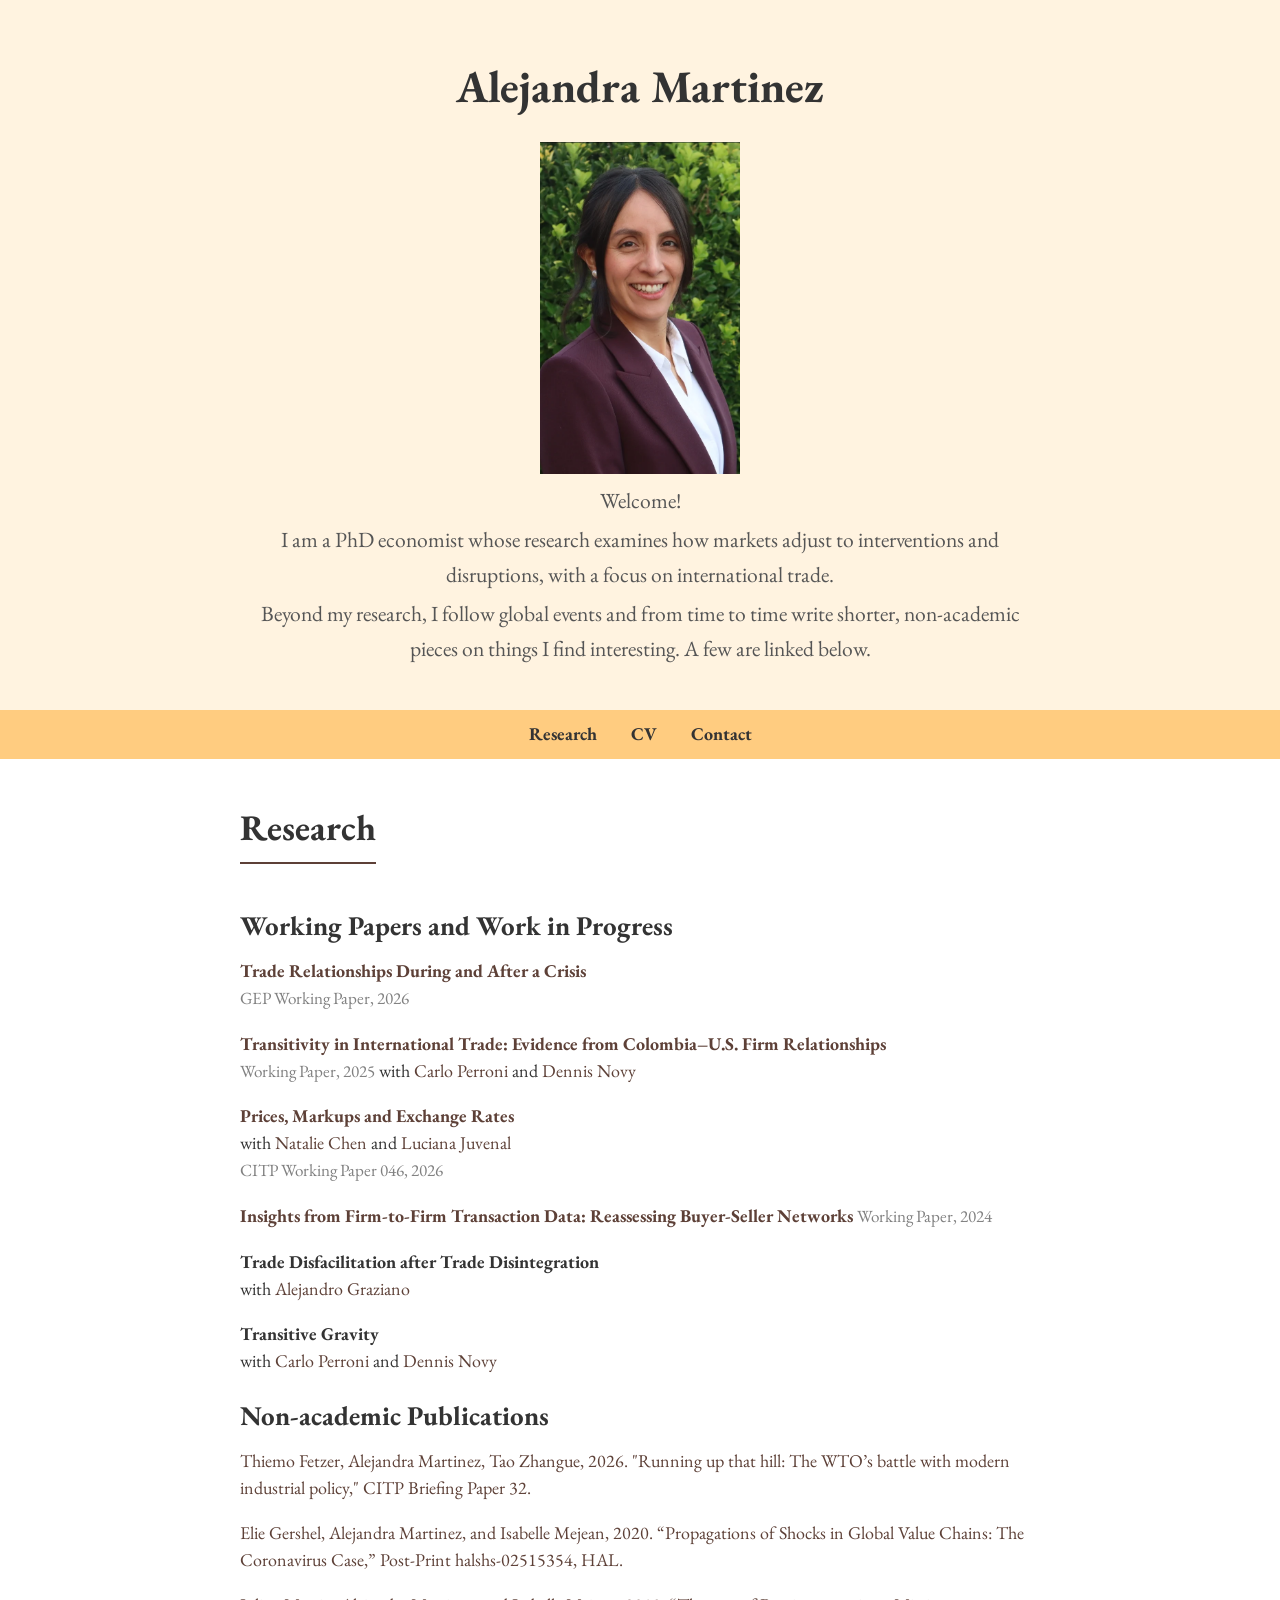
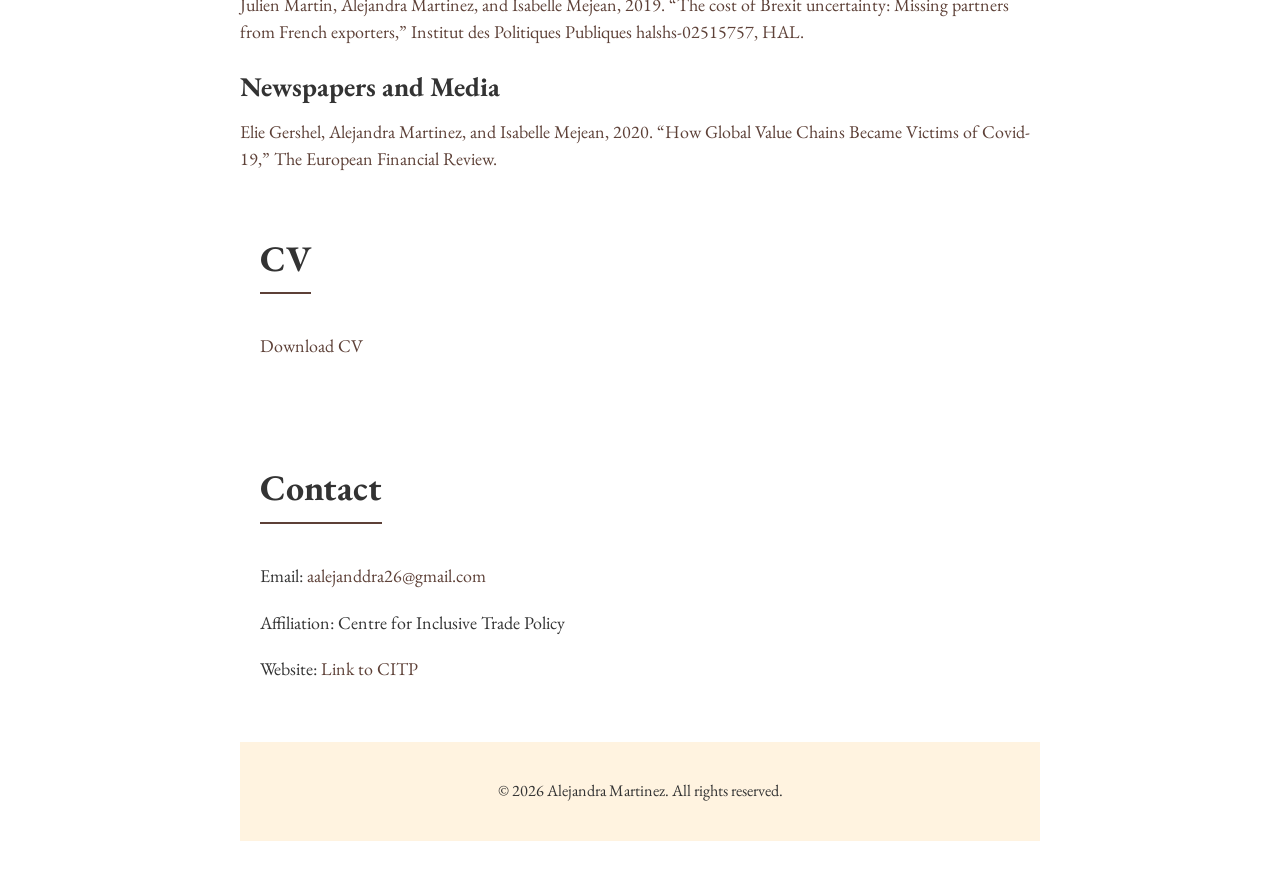
==== index.html @ f2767cef "Update paper entries in index.html Reintroduced the paper 'Insights from Firm-to-Firm Transaction Da" ====
<!DOCTYPE html>
<html lang="en">
<head>
    <meta charset="UTF-8">
    <meta name="viewport" content="width=device-width, initial-scale=1.0">
    <title>Alejandra Martinez - Personal Website</title>

    <link href="https://fonts.googleapis.com/css2?family=EB+Garamond:wght@400;700&display=swap" rel="stylesheet">

    <style>
        body {
            font-family: 'EB Garamond', serif;
            font-size: 18px;
            line-height: 1.6;
            color: #333;
            margin: 0;
            padding: 0;
            background-color: #FFFFFF;
        }

        /* Header */
        header {
            background-color: #FFF3E0;
            color: #333;
            padding: 40px 20px;
            text-align: center;
        }

        header img {
            width: 200px;
            height: auto;
            margin-top: 10px;
        }

        header h1 {
            font-size: 2.5em;
            font-weight: 700;
            margin: 10px 0;
            color: #333;
        }

        header p {
            font-size: 1.2em;
            color: #555;
            max-width: 800px;
            margin: 0 auto;
        }

        .split-line {
            display: block;
            margin-bottom: 5px;
        }

        /* Navigation Bar */
        nav {
            background-color: #FFCC80;
            padding: 10px;
            text-align: center;
        }

        nav a {
            color: #333;
            margin: 0 15px;
            text-decoration: none;
            font-weight: bold;
        }

        nav a:hover {
            color: #5D4037;
        }

        /* Sections: one shared centred column */
        .section {
            padding: 40px 20px;
            max-width: 800px;
            margin: 0 auto;
        }

        .section h2 {
            color: #333;
            font-size: 2em;
            font-weight: 700;
            border-bottom: 2px solid #5D4037;
            padding-bottom: 5px;
            display: inline-block;
            margin: 0 0 20px 0;
        }

        .research-item h3 {
            color: #333;
            font-size: 1.5em;
            font-weight: 700;
            margin: 20px 0 10px 0;
        }

        /* Paper entries */
        .paper { margin: 0 0 1em 0; line-height: 1.5; }
        .paper-title { font-weight: bold; }
        .paper-meta { color: gray; font-size: 0.95em; }

        /* Footer */
        footer {
            background-color: #FFF3E0;
            color: #333;
            padding: 20px;
            text-align: center;
            font-size: 0.9em;
        }

        /* Links */
        a {
            color: #5D4037;
            text-decoration: none;
        }

        a:hover {
            color: #333;
        }

        ul {
            list-style-type: disc;
            padding-left: 20px;
        }
    </style>
</head>
<body>

<!-- Header -->
<header>
    <h1>Alejandra Martinez</h1>
    <img src="photo_amc (1).png" alt="Photo of Alejandra Martinez">
    <p>
        <span class="split-line">Welcome!</span>
        <span class="split-line">I am a PhD economist whose research examines how markets adjust to interventions and disruptions, with a focus on international trade.</span>
        <span class="split-line">Beyond my research, I follow global events and from time to time write shorter, non-academic pieces on things I find interesting. A few are linked below.</span>
    </p>
</header>

<!-- Navigation Bar -->
<nav>
    <a href="#research">Research</a>
    <a href="#cv">CV</a>
    <a href="#contact">Contact</a>
</nav>

<!-- Research Section -->
<div id="research" class="section">
    <h2>Research</h2>
    <div class="research-item">
        <h3>Working Papers and Work in Progress</h3>

        <p class="paper">
            <a class="paper-title" href="https://www.nottingham.ac.uk/gep/news-events/news/papers/2026/2604.aspx">
                Trade Relationships During and After a Crisis</a>
            <br>
            <span class="paper-meta">GEP Working Paper, 2026</span>
        </p>

        <p class="paper">
            <a class="paper-title" href="https://arxiv.org/abs/2512.18893">
                Transitivity in International Trade: Evidence from Colombia–U.S. Firm Relationships</a>
            <br>
            <span class="paper-meta">Working Paper, 2025</span>
            with <a href="https://warwick.ac.uk/fac/soc/economics/staff/cperroni/">Carlo Perroni</a>
            and <a href="https://profiles.warwick.ac.uk/ecsfak-dennis-novy">Dennis Novy</a>
        </p>

          <p class="paper">
            <a class="paper-title" href="https://citp.ac.uk/publications/prices-markups-and-exchange-rates">
                Prices, Markups and Exchange Rates</a>
            <br>
            with <a href="https://profiles.warwick.ac.uk/ecsdaf-natalie-chen">Natalie Chen</a>
            and <a href="https://sites.google.com/site/lucianajuvenal/home">Luciana Juvenal</a>
            <br>
            <span class="paper-meta">CITP Working Paper 046, 2026</span>
        </p>

        <p class="paper">
            <a class="paper-title" href="Reassesing_Firm-to-firm_Martinez.pdf">
                Insights from Firm-to-Firm Transaction Data: Reassessing Buyer-Seller Networks</a>
             <span class="paper-meta">Working Paper, 2024</span>
        </p>

        <p class="paper">
            <span class="paper-title">Trade Disfacilitation after Trade Disintegration</span>
            <br>
            with <a href="https://sites.google.com/view/alejandrograziano">Alejandro Graziano</a>
        </p>

        <p class="paper">
            <span class="paper-title">Transitive Gravity</span>
            <br>
            with <a href="https://warwick.ac.uk/fac/soc/economics/staff/cperroni/">Carlo Perroni</a>
            and <a href="https://profiles.warwick.ac.uk/ecsfak-dennis-novy">Dennis Novy</a>
        </p>
   

    <div class="research-item">
        <h3>Non-academic Publications</h3>

        <p class="paper">
            <a href="https://citp.ac.uk/publications/running-up-that-hill-the-wtos-battle-with-modern-industrial-policy">
                Thiemo Fetzer, Alejandra Martinez, Tao Zhangue, 2026. "Running up that hill: The WTO’s battle with modern industrial policy," CITP Briefing Paper 32.</a>
        </p>

        <p class="paper">
            <a href="https://www.ipp.eu/en/publication/the-spread-of-shocks-through-international-value-chains-the-case-of-the-coronavirus/">
                Elie Gershel, Alejandra Martinez, and Isabelle Mejean, 2020. “Propagations of Shocks in Global Value Chains: The Coronavirus Case,” Post-Print halshs-02515354, HAL.</a>
        </p>

        <p class="paper">
            <a href="https://www.ipp.eu/en/publication/the-cost-of-brexit-related-uncertainty-fewer-customers-for-french-exporters/">
                Julien Martin, Alejandra Martinez, and Isabelle Mejean, 2019. “The cost of Brexit uncertainty: Missing partners from French exporters,” Institut des Politiques Publiques halshs-02515757, HAL.</a>
        </p>

        <h3>Newspapers and Media</h3>

        <p class="paper">
            <a href="https://www.europeanfinancialreview.com/how-global-value-chains-became-victims-of-covid-19/">
                Elie Gershel, Alejandra Martinez, and Isabelle Mejean, 2020. “How Global Value Chains Became Victims of Covid-19,” The European Financial Review.</a>
        </p>

</div>
</div>
    
<!-- CV Section -->
<div id="cv" class="section">
    <h2>CV</h2>
    <p><a href="Academic_CV.pdf" download>Download CV</a></p>
</div>

<!-- Contact Section -->
<div id="contact" class="section">
    <h2>Contact</h2>
    <p>Email: <a href="mailto:aalejanddra26@gmail.com">aalejanddra26@gmail.com</a></p>
    <p>Affiliation: Centre for Inclusive Trade Policy</p>
    <p>Website: <a href="https://citp.ac.uk/people/alejandra-martinez" target="_blank">Link to CITP</a></p>
</div>

<!-- Footer -->
<footer>
    <p>&copy; 2026 Alejandra Martinez. All rights reserved.</p>
</footer>

</body>
</html>
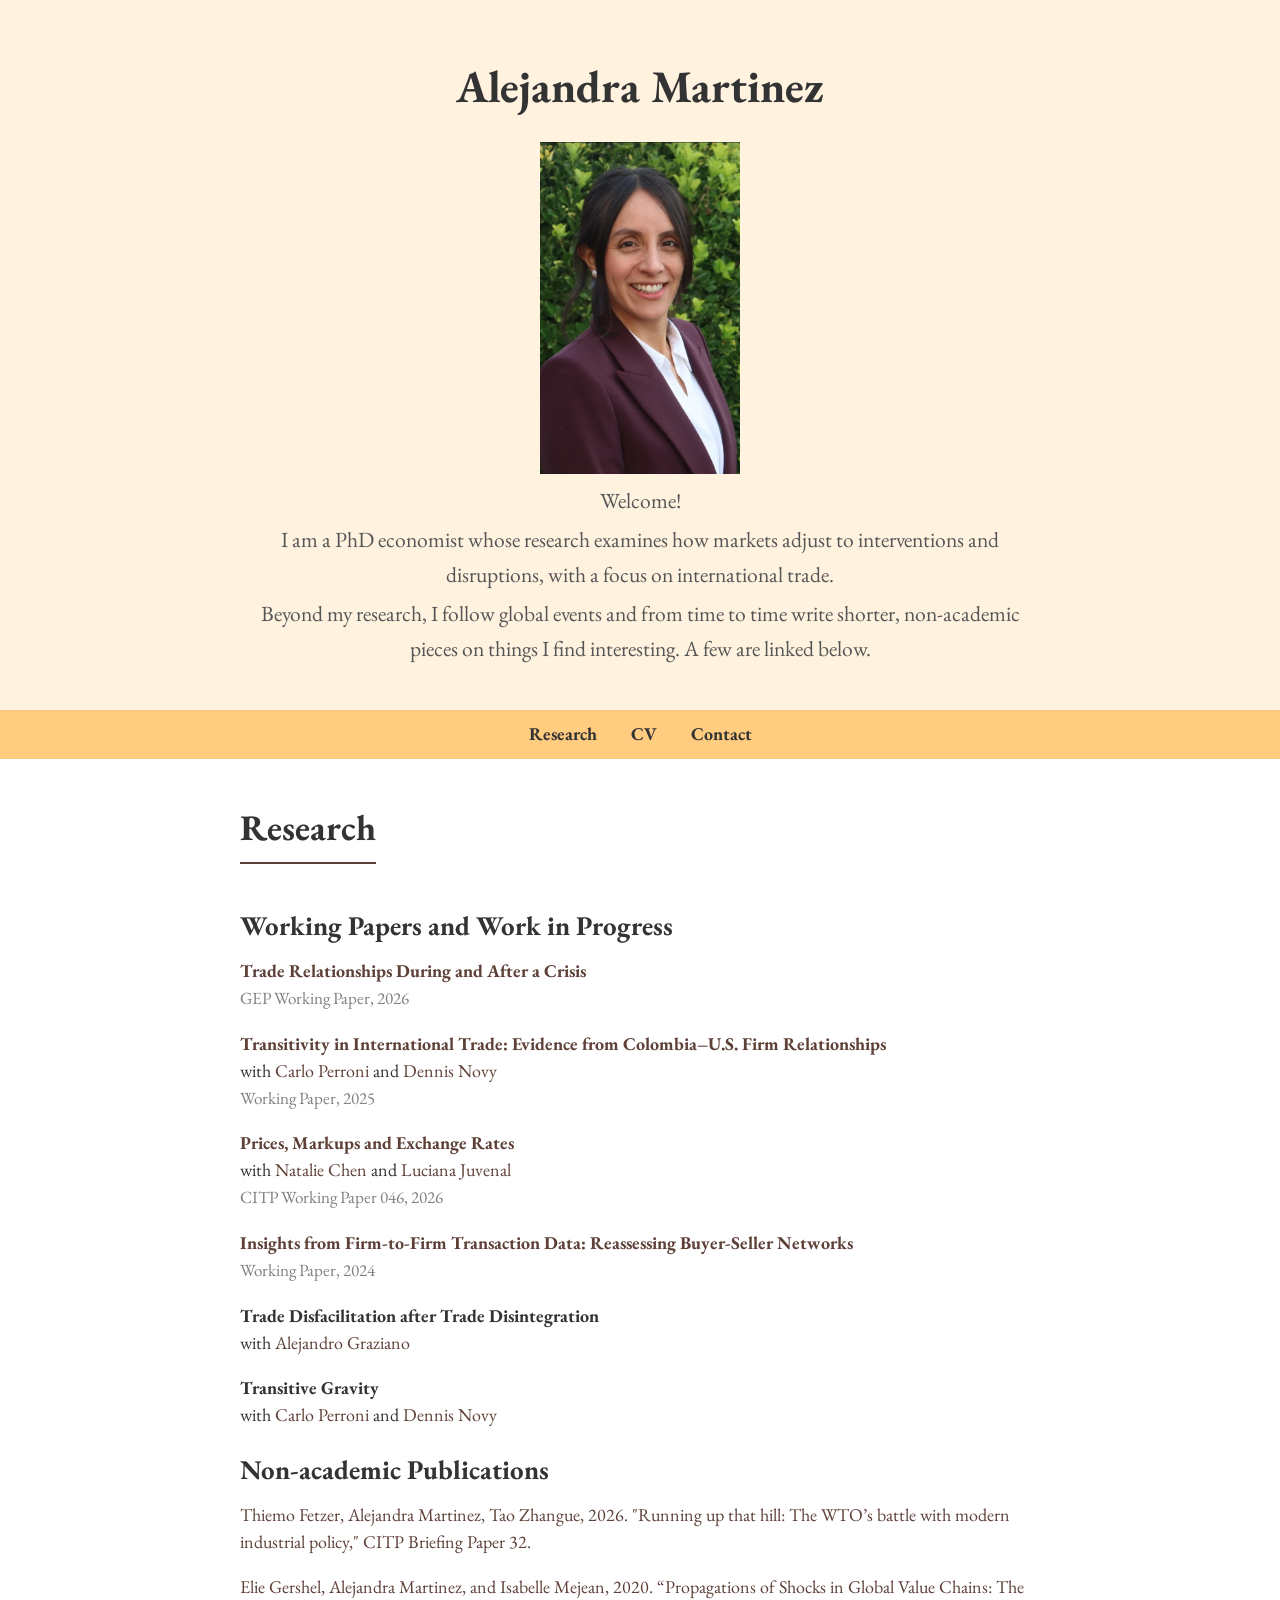
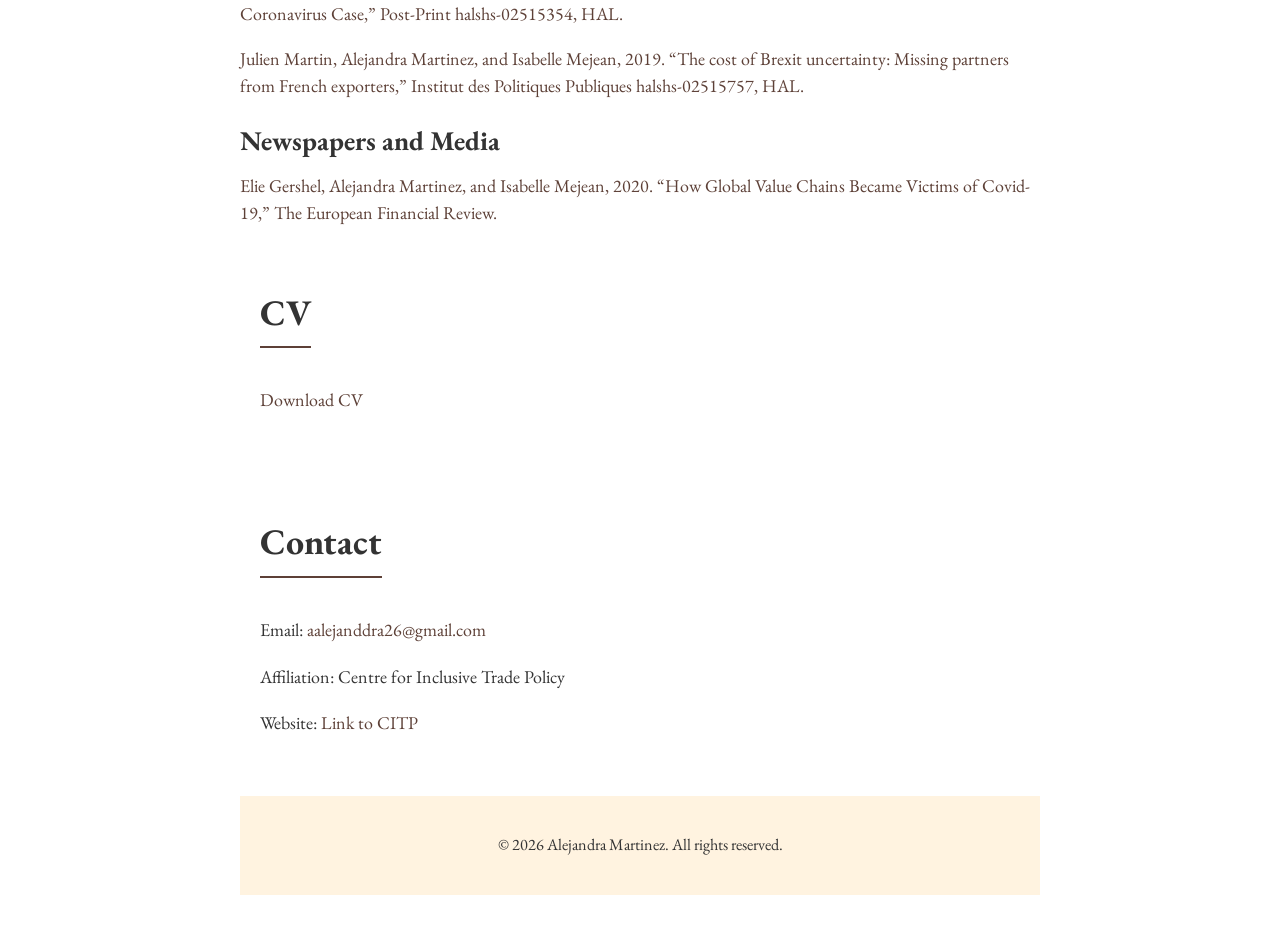
==== commit f81c0a61: "Add missing 'Working Paper' span for a paper" ====
--- a/index.html
+++ b/index.html
@@ -160,9 +160,11 @@
             <a class="paper-title" href="https://arxiv.org/abs/2512.18893">
                 Transitivity in International Trade: Evidence from Colombia–U.S. Firm Relationships</a>
             <br>
-            <span class="paper-meta">Working Paper, 2025</span>
             with <a href="https://warwick.ac.uk/fac/soc/economics/staff/cperroni/">Carlo Perroni</a>
             and <a href="https://profiles.warwick.ac.uk/ecsfak-dennis-novy">Dennis Novy</a>
+            <br>
+            <span class="paper-meta">Working Paper, 2025</span>
+           
         </p>
 
           <p class="paper">
@@ -178,6 +180,7 @@
         <p class="paper">
             <a class="paper-title" href="Reassesing_Firm-to-firm_Martinez.pdf">
                 Insights from Firm-to-Firm Transaction Data: Reassessing Buyer-Seller Networks</a>
+              <br>
              <span class="paper-meta">Working Paper, 2024</span>
         </p>
 
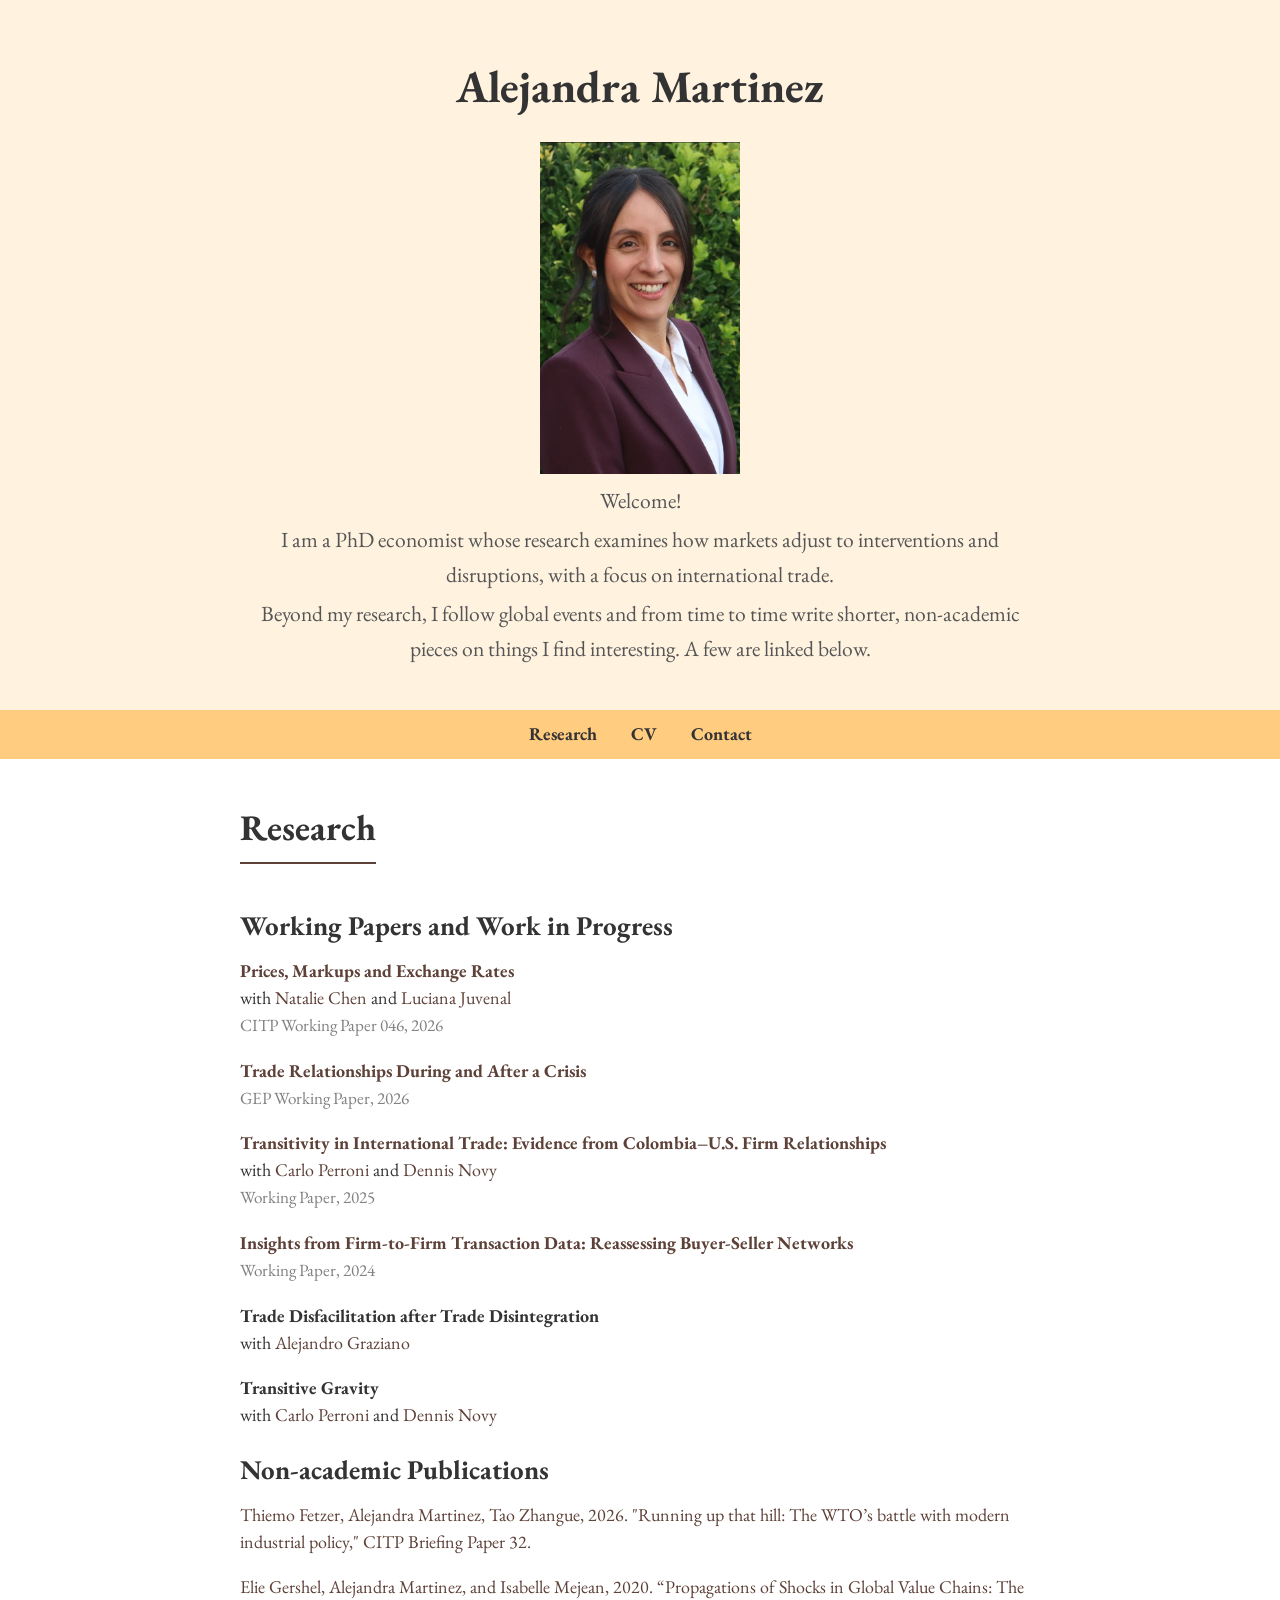
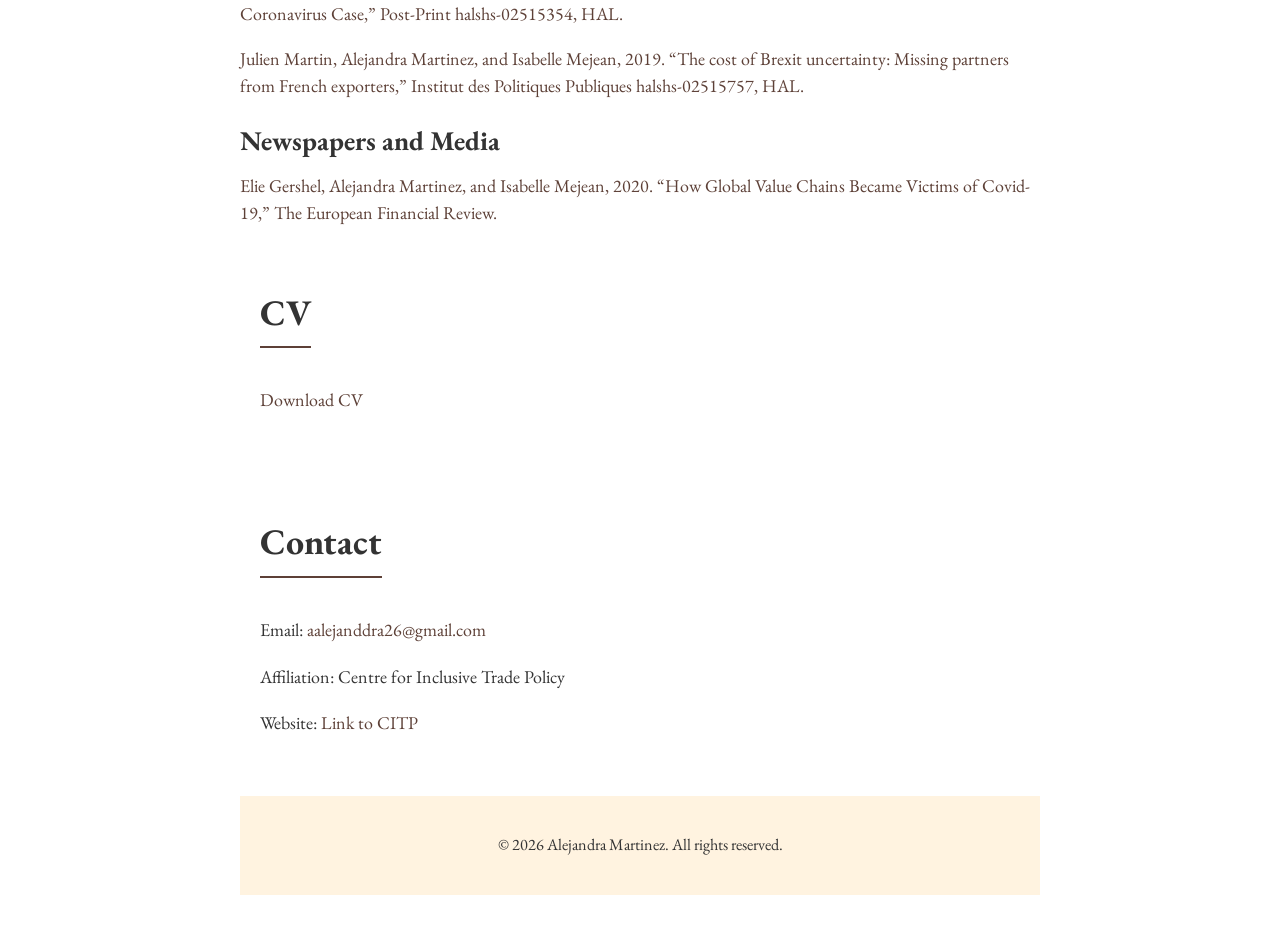
==== commit 630f88b1: "Update research papers section in index.html Added a new working paper entry and removed a duplicate" ====
--- a/index.html
+++ b/index.html
@@ -149,16 +149,27 @@
     <div class="research-item">
         <h3>Working Papers and Work in Progress</h3>
 
+        
+          <p class="paper">
+            <a class="paper-title" href="https://citp.ac.uk/publications/prices-markups-and-exchange-rates">
+             Prices, Markups and Exchange Rates</a>
+            <br>
+            with <a href="https://profiles.warwick.ac.uk/ecsdaf-natalie-chen">Natalie Chen</a>
+            and <a href="https://sites.google.com/site/lucianajuvenal/home">Luciana Juvenal</a>
+            <br>
+            <span class="paper-meta">CITP Working Paper 046, 2026</span>
+        </p>
+
         <p class="paper">
             <a class="paper-title" href="https://www.nottingham.ac.uk/gep/news-events/news/papers/2026/2604.aspx">
-                Trade Relationships During and After a Crisis</a>
+            Trade Relationships During and After a Crisis</a>
             <br>
             <span class="paper-meta">GEP Working Paper, 2026</span>
         </p>
 
         <p class="paper">
             <a class="paper-title" href="https://arxiv.org/abs/2512.18893">
-                Transitivity in International Trade: Evidence from Colombia–U.S. Firm Relationships</a>
+            Transitivity in International Trade: Evidence from Colombia–U.S. Firm Relationships</a>
             <br>
             with <a href="https://warwick.ac.uk/fac/soc/economics/staff/cperroni/">Carlo Perroni</a>
             and <a href="https://profiles.warwick.ac.uk/ecsfak-dennis-novy">Dennis Novy</a>
@@ -167,19 +178,10 @@
            
         </p>
 
-          <p class="paper">
-            <a class="paper-title" href="https://citp.ac.uk/publications/prices-markups-and-exchange-rates">
-                Prices, Markups and Exchange Rates</a>
-            <br>
-            with <a href="https://profiles.warwick.ac.uk/ecsdaf-natalie-chen">Natalie Chen</a>
-            and <a href="https://sites.google.com/site/lucianajuvenal/home">Luciana Juvenal</a>
-            <br>
-            <span class="paper-meta">CITP Working Paper 046, 2026</span>
-        </p>
 
         <p class="paper">
             <a class="paper-title" href="Reassesing_Firm-to-firm_Martinez.pdf">
-                Insights from Firm-to-Firm Transaction Data: Reassessing Buyer-Seller Networks</a>
+             Insights from Firm-to-Firm Transaction Data: Reassessing Buyer-Seller Networks</a>
               <br>
              <span class="paper-meta">Working Paper, 2024</span>
         </p>
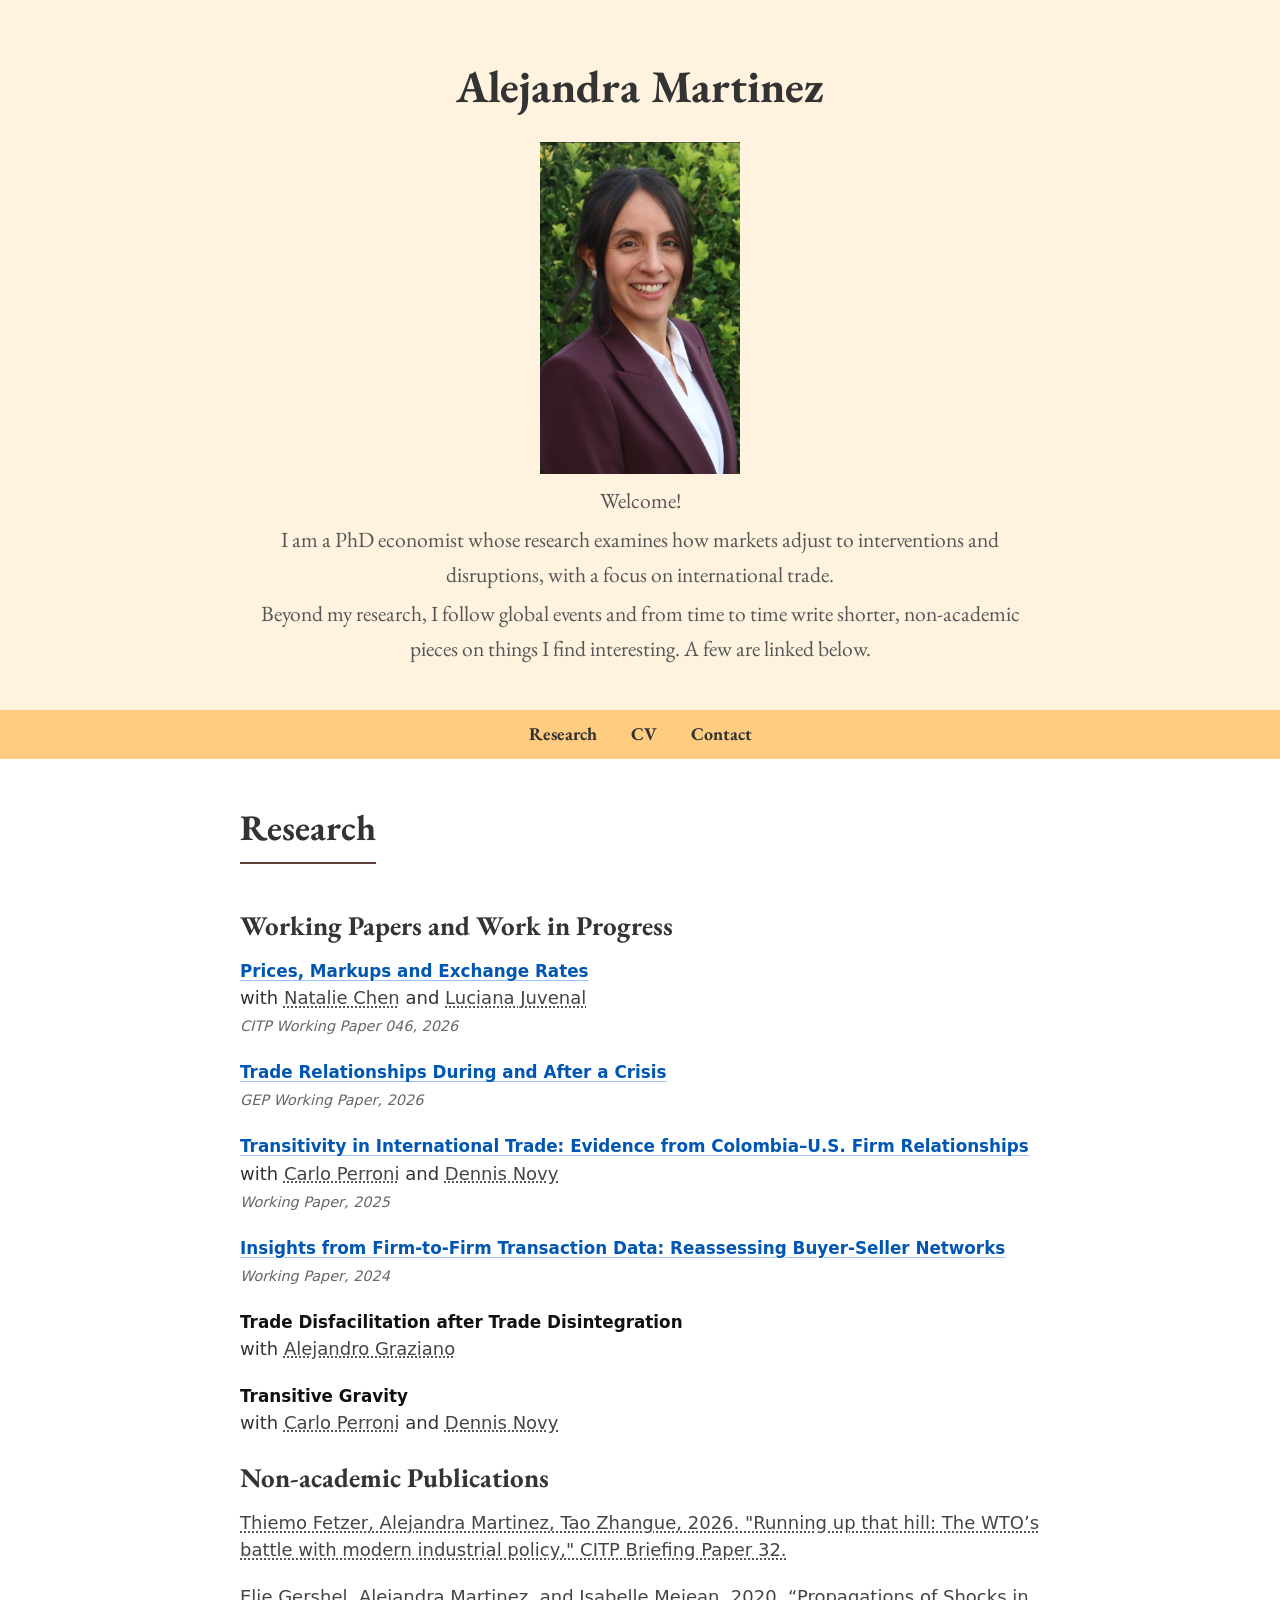
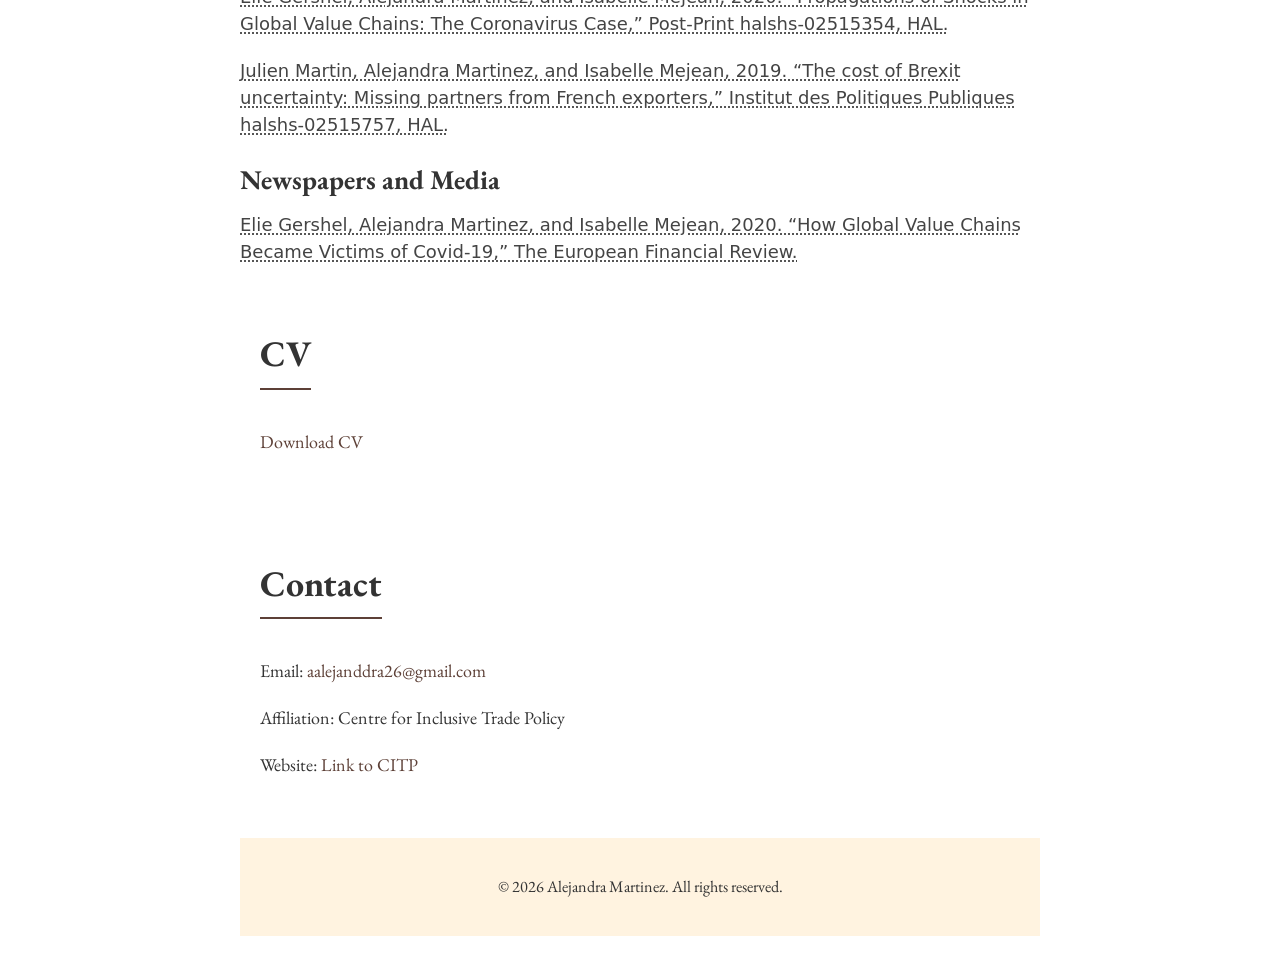
==== commit 0c79b147: "Enhance styling for paper titles and update entries Added new styles for paper titles and links, inc" ====
--- a/index.html
+++ b/index.html
@@ -97,6 +97,61 @@
         .paper { margin: 0 0 1em 0; line-height: 1.5; }
         .paper-title { font-weight: bold; }
         .paper-meta { color: gray; font-size: 0.95em; }
+
+
+     .paper {
+    font-family: system-ui, -apple-system, sans-serif;
+    line-height: 1.5;
+    margin-bottom: 1.25rem;
+    color: #333333;
+  }
+
+  /* Shared styling for all paper titles */
+  .paper-title {
+    font-weight: 600;
+    font-size: 1.05rem;
+  }
+
+  /* CLICKABLE paper titles (<a> tags) */
+  a.paper-title {
+    color: #0056b3; /* Distinct academic blue */
+    text-decoration: underline;
+    text-decoration-color: #99c2ff;
+    text-underline-offset: 3px;
+    transition: all 0.2s ease;
+  }
+
+  a.paper-title:hover {
+    color: #003d82;
+    background-color: #eef5ff; /* Subtle highlight on hover */
+    text-decoration-color: #003d82;
+  }
+
+  /* NON-CLICKABLE paper titles (<span> tags) */
+  span.paper-title {
+    color: #111111; /* Solid dark text, no underline */
+    text-decoration: none;
+  }
+
+  /* Co-author links */
+  .paper a:not(.paper-title) {
+    color: #444444;
+    text-decoration: underline;
+    text-decoration-style: dotted;
+    text-underline-offset: 2px;
+  }
+
+  .paper a:not(.paper-title):hover {
+    color: #0056b3;
+    text-decoration-style: solid;
+  }   
+
+/* Publication / Working Paper details */
+  .paper-meta {
+    font-size: 0.9rem;
+    color: #666666;
+    font-style: italic;
+  }
 
         /* Footer */
         footer {
@@ -150,54 +205,37 @@
         <h3>Working Papers and Work in Progress</h3>
 
         
-          <p class="paper">
-            <a class="paper-title" href="https://citp.ac.uk/publications/prices-markups-and-exchange-rates">
-             Prices, Markups and Exchange Rates</a>
-            <br>
-            with <a href="https://profiles.warwick.ac.uk/ecsdaf-natalie-chen">Natalie Chen</a>
-            and <a href="https://sites.google.com/site/lucianajuvenal/home">Luciana Juvenal</a>
-            <br>
-            <span class="paper-meta">CITP Working Paper 046, 2026</span>
-        </p>
-
-        <p class="paper">
-            <a class="paper-title" href="https://www.nottingham.ac.uk/gep/news-events/news/papers/2026/2604.aspx">
-            Trade Relationships During and After a Crisis</a>
-            <br>
-            <span class="paper-meta">GEP Working Paper, 2026</span>
-        </p>
-
-        <p class="paper">
-            <a class="paper-title" href="https://arxiv.org/abs/2512.18893">
-            Transitivity in International Trade: Evidence from Colombia–U.S. Firm Relationships</a>
-            <br>
-            with <a href="https://warwick.ac.uk/fac/soc/economics/staff/cperroni/">Carlo Perroni</a>
-            and <a href="https://profiles.warwick.ac.uk/ecsfak-dennis-novy">Dennis Novy</a>
-            <br>
-            <span class="paper-meta">Working Paper, 2025</span>
-           
-        </p>
-
-
-        <p class="paper">
-            <a class="paper-title" href="Reassesing_Firm-to-firm_Martinez.pdf">
-             Insights from Firm-to-Firm Transaction Data: Reassessing Buyer-Seller Networks</a>
-              <br>
-             <span class="paper-meta">Working Paper, 2024</span>
-        </p>
-
-        <p class="paper">
-            <span class="paper-title">Trade Disfacilitation after Trade Disintegration</span>
-            <br>
-            with <a href="https://sites.google.com/view/alejandrograziano">Alejandro Graziano</a>
-        </p>
-
-        <p class="paper">
-            <span class="paper-title">Transitive Gravity</span>
-            <br>
-            with <a href="https://warwick.ac.uk/fac/soc/economics/staff/cperroni/">Carlo Perroni</a>
-            and <a href="https://profiles.warwick.ac.uk/ecsfak-dennis-novy">Dennis Novy</a>
-        </p>
+<p class="paper">
+  <a class="paper-title" href="https://citp.ac.uk/publications/prices-markups-and-exchange-rates">Prices, Markups and Exchange Rates</a> <br>
+  with <a href="https://profiles.warwick.ac.uk/ecsdaf-natalie-chen">Natalie Chen</a> and <a href="https://sites.google.com/site/lucianajuvenal/home">Luciana Juvenal</a> <br>
+  <span class="paper-meta">CITP Working Paper 046, 2026</span>
+</p>
+
+<p class="paper">
+  <a class="paper-title" href="https://www.nottingham.ac.uk/gep/news-events/news/papers/2026/2604.aspx">Trade Relationships During and After a Crisis</a> <br>
+  <span class="paper-meta">GEP Working Paper, 2026</span>
+</p>
+
+<p class="paper">
+  <a class="paper-title" href="https://arxiv.org/abs/2512.18893">Transitivity in International Trade: Evidence from Colombia–U.S. Firm Relationships</a> <br>
+  with <a href="https://warwick.ac.uk/fac/soc/economics/staff/cperroni/">Carlo Perroni</a> and <a href="https://profiles.warwick.ac.uk/ecsfak-dennis-novy">Dennis Novy</a> <br>
+  <span class="paper-meta">Working Paper, 2025</span>
+</p>
+
+<p class="paper">
+  <a class="paper-title" href="Reassesing_Firm-to-firm_Martinez.pdf">Insights from Firm-to-Firm Transaction Data: Reassessing Buyer-Seller Networks</a> <br>
+  <span class="paper-meta">Working Paper, 2024</span>
+</p>
+
+<p class="paper">
+  <span class="paper-title">Trade Disfacilitation after Trade Disintegration</span> <br>
+  with <a href="https://sites.google.com/view/alejandrograziano">Alejandro Graziano</a>
+</p>
+
+<p class="paper">
+  <span class="paper-title">Transitive Gravity</span> <br>
+  with <a href="https://warwick.ac.uk/fac/soc/economics/staff/cperroni/">Carlo Perroni</a> and <a href="https://profiles.warwick.ac.uk/ecsfak-dennis-novy">Dennis Novy</a>
+</p>
    
 
     <div class="research-item">
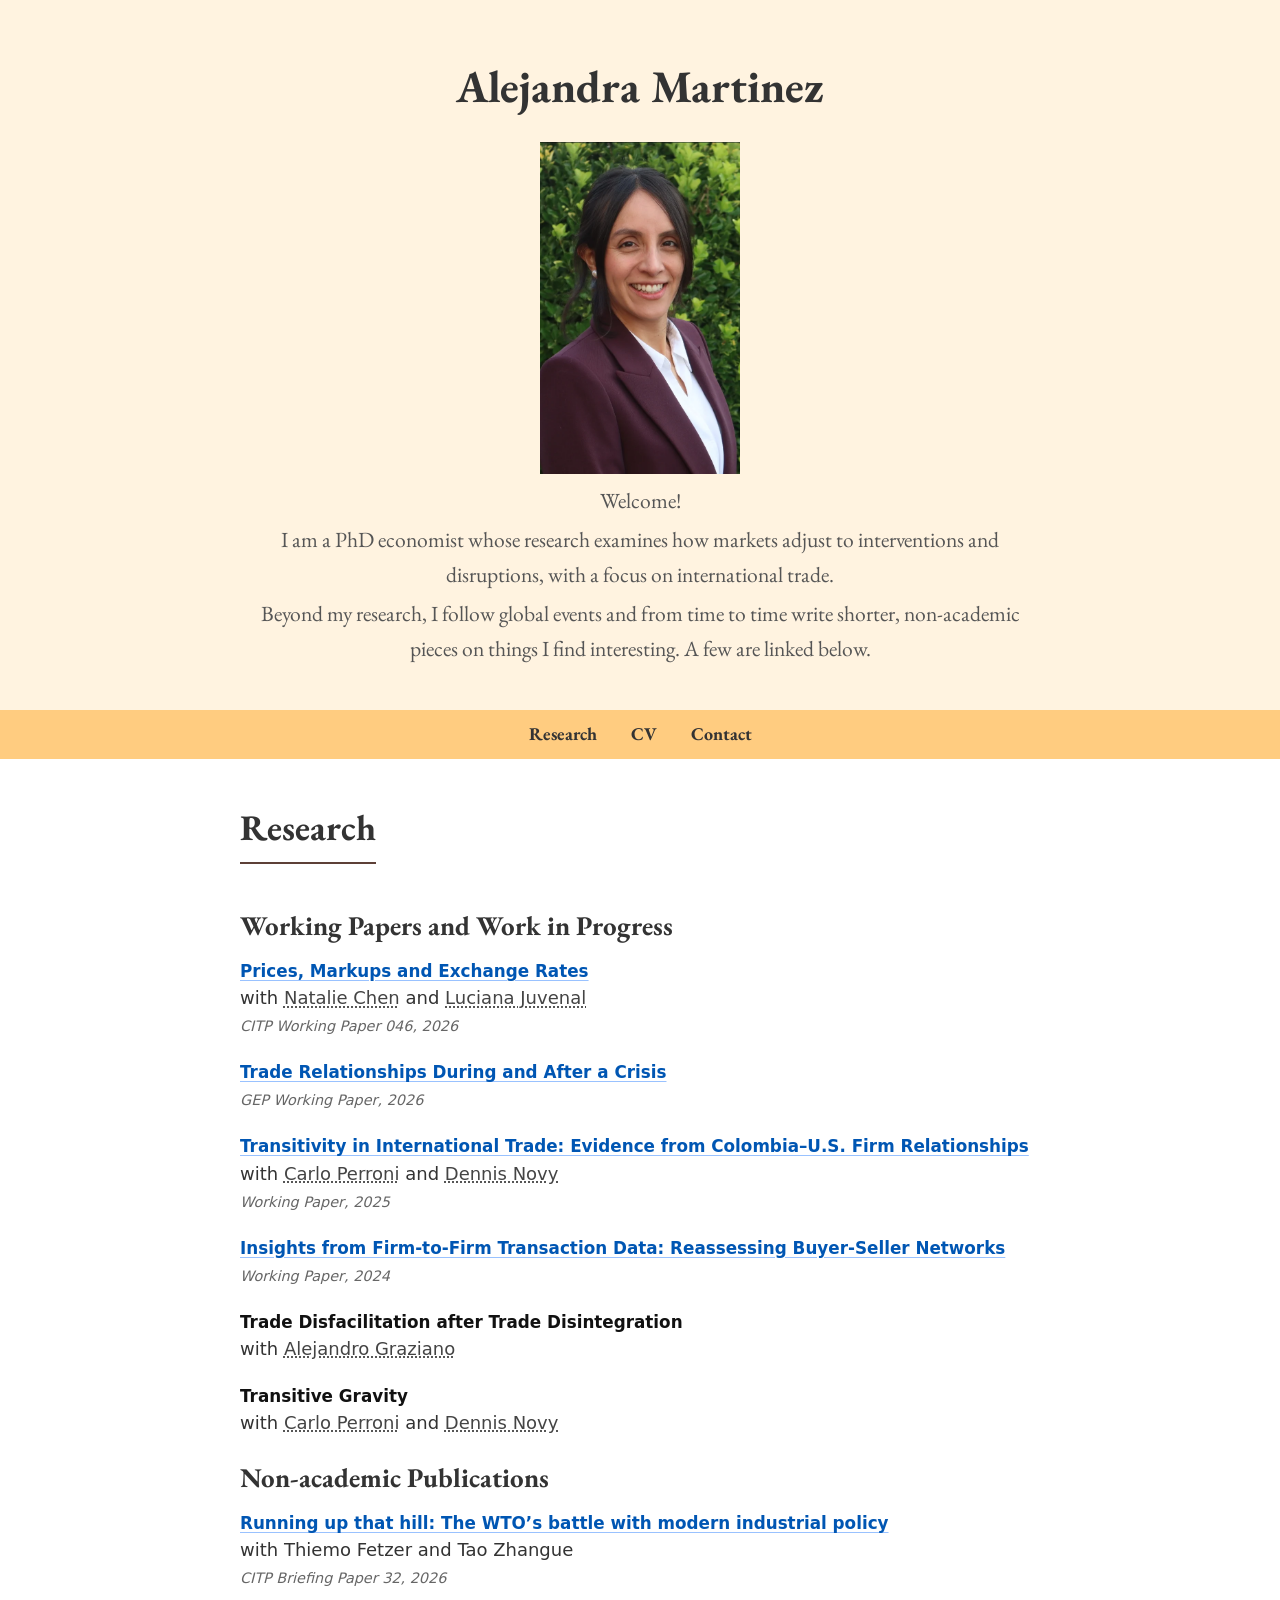
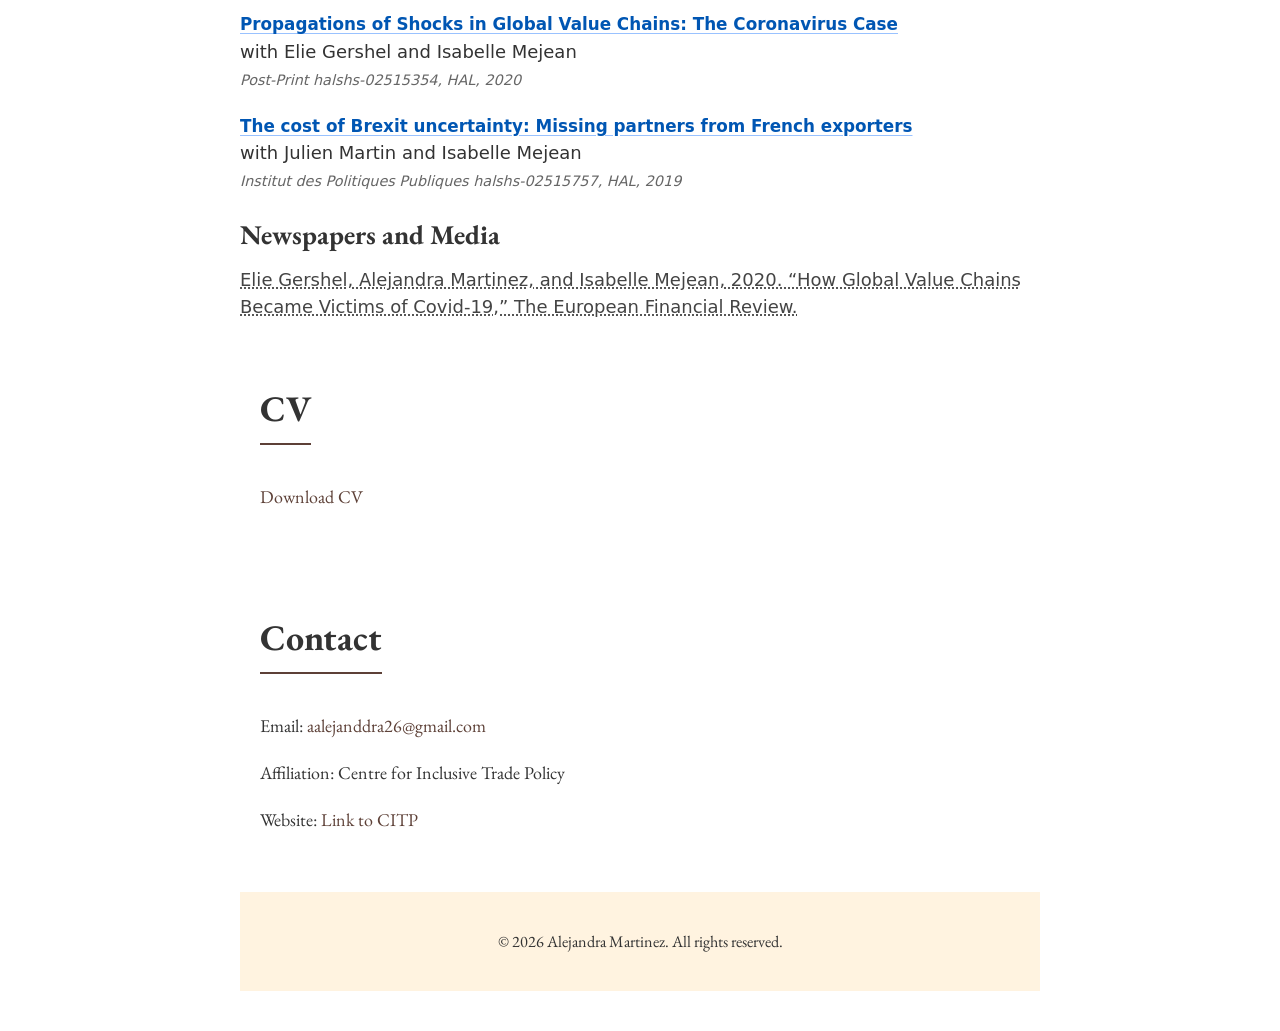
==== commit 3c294352: "Revise publication entries with authors and details Updated publication entries to include authors a" ====
--- a/index.html
+++ b/index.html
@@ -241,20 +241,23 @@
     <div class="research-item">
         <h3>Non-academic Publications</h3>
 
-        <p class="paper">
-            <a href="https://citp.ac.uk/publications/running-up-that-hill-the-wtos-battle-with-modern-industrial-policy">
-                Thiemo Fetzer, Alejandra Martinez, Tao Zhangue, 2026. "Running up that hill: The WTO’s battle with modern industrial policy," CITP Briefing Paper 32.</a>
-        </p>
-
-        <p class="paper">
-            <a href="https://www.ipp.eu/en/publication/the-spread-of-shocks-through-international-value-chains-the-case-of-the-coronavirus/">
-                Elie Gershel, Alejandra Martinez, and Isabelle Mejean, 2020. “Propagations of Shocks in Global Value Chains: The Coronavirus Case,” Post-Print halshs-02515354, HAL.</a>
-        </p>
-
-        <p class="paper">
-            <a href="https://www.ipp.eu/en/publication/the-cost-of-brexit-related-uncertainty-fewer-customers-for-french-exporters/">
-                Julien Martin, Alejandra Martinez, and Isabelle Mejean, 2019. “The cost of Brexit uncertainty: Missing partners from French exporters,” Institut des Politiques Publiques halshs-02515757, HAL.</a>
-        </p>
+<p class="paper">
+  <a class="paper-title" href="https://citp.ac.uk/publications/running-up-that-hill-the-wtos-battle-with-modern-industrial-policy">Running up that hill: The WTO’s battle with modern industrial policy</a> <br>
+  with Thiemo Fetzer and Tao Zhangue <br>
+  <span class="paper-meta">CITP Briefing Paper 32, 2026</span>
+</p>
+
+<p class="paper">
+  <a class="paper-title" href="https://www.ipp.eu/en/publication/the-spread-of-shocks-through-international-value-chains-the-case-of-the-coronavirus/">Propagations of Shocks in Global Value Chains: The Coronavirus Case</a> <br>
+  with Elie Gershel and Isabelle Mejean <br>
+  <span class="paper-meta">Post-Print halshs-02515354, HAL, 2020</span>
+</p>
+
+<p class="paper">
+  <a class="paper-title" href="https://www.ipp.eu/en/publication/the-cost-of-brexit-related-uncertainty-fewer-customers-for-french-exporters/">The cost of Brexit uncertainty: Missing partners from French exporters</a> <br>
+  with Julien Martin and Isabelle Mejean <br>
+  <span class="paper-meta">Institut des Politiques Publiques halshs-02515757, HAL, 2019</span>
+</p>
 
         <h3>Newspapers and Media</h3>
 
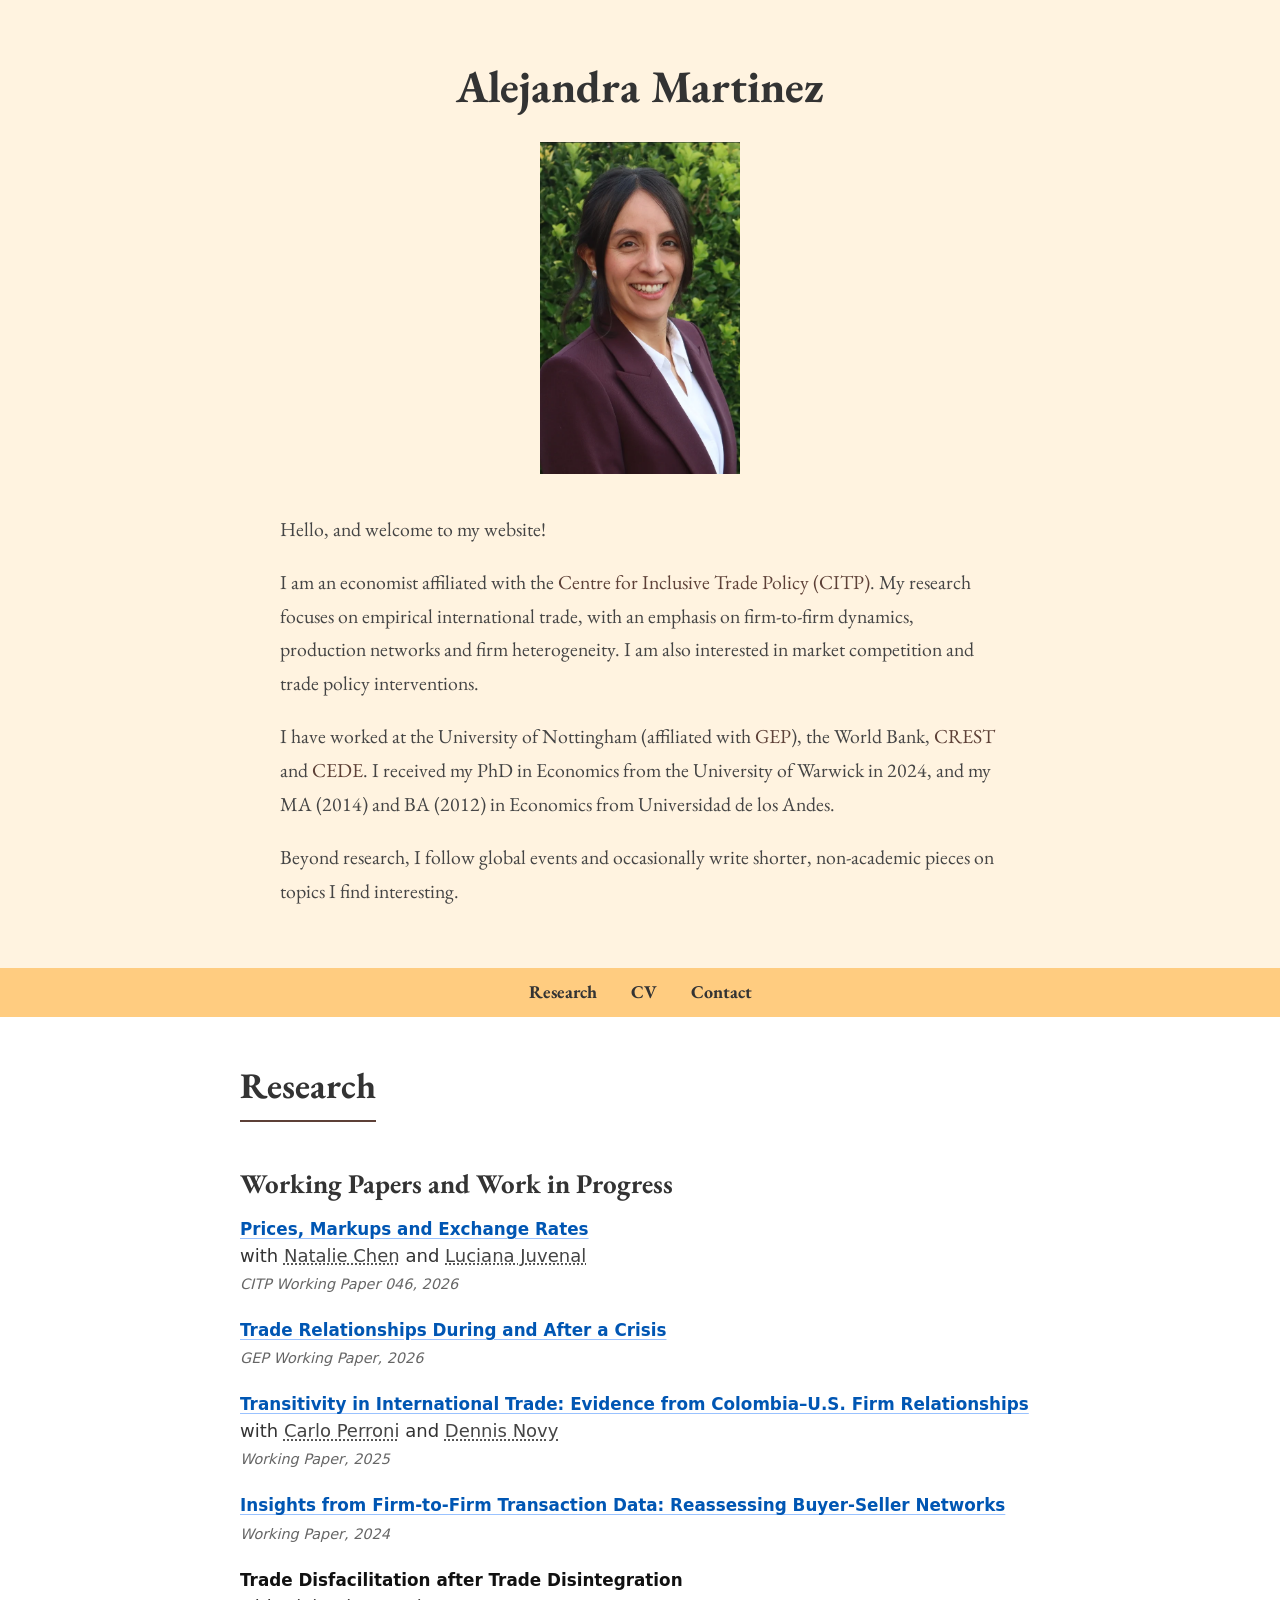
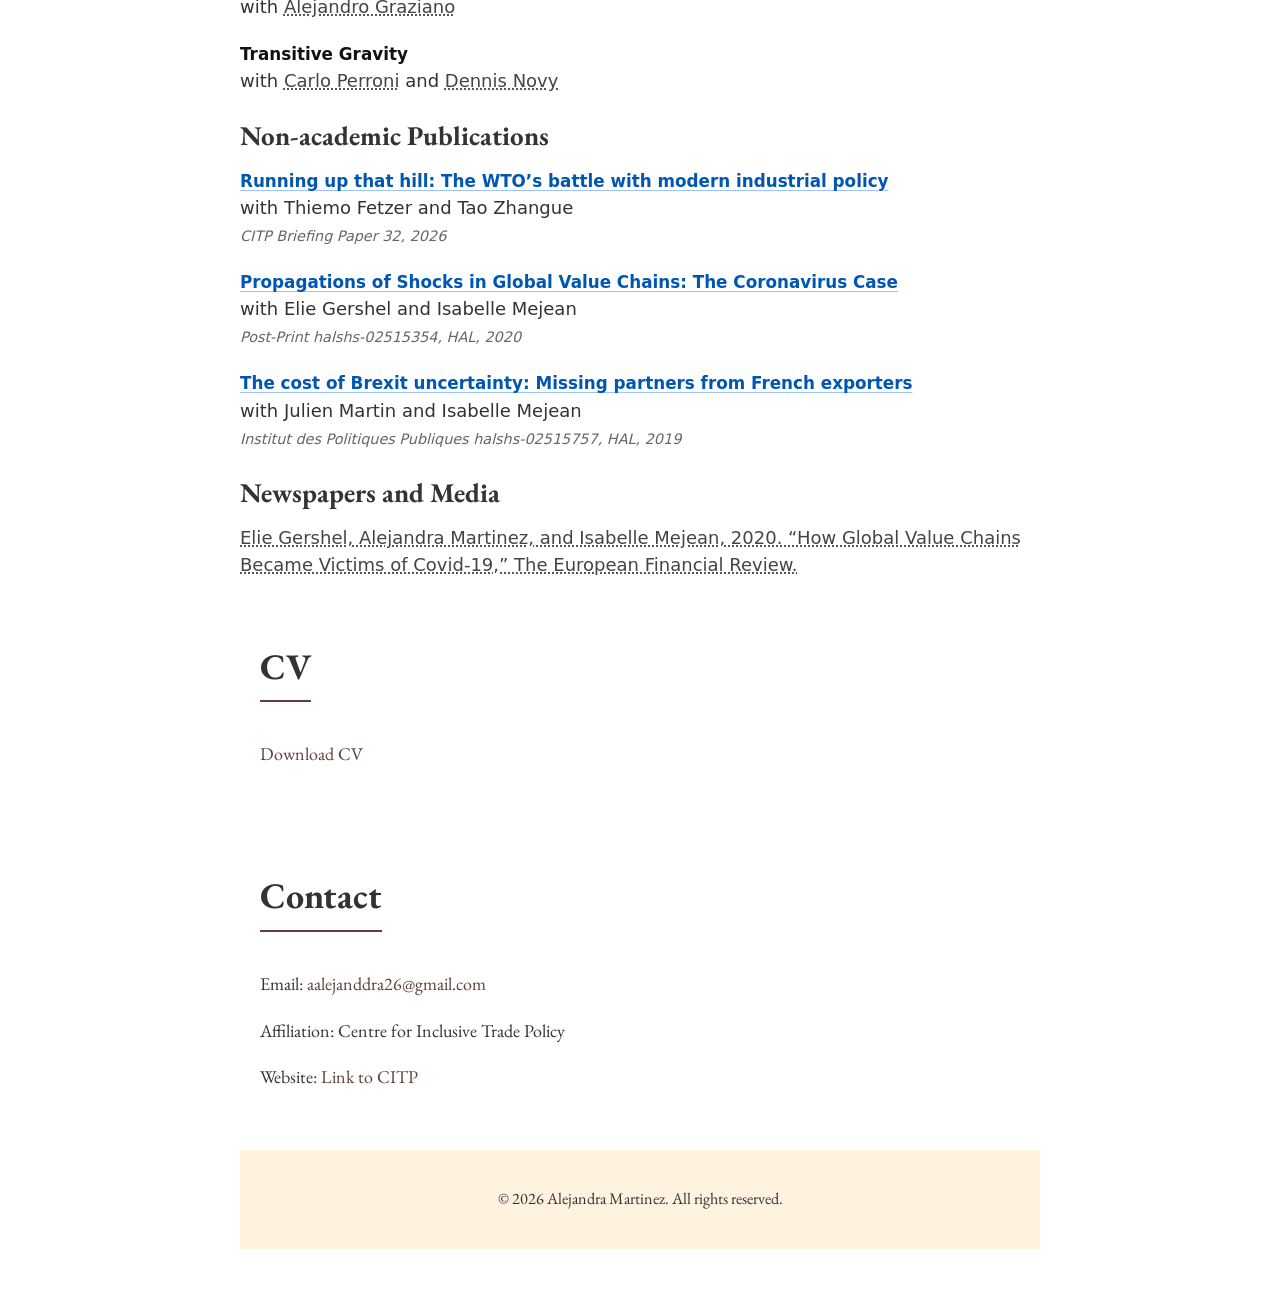
==== commit 68125639: "Revise header content with new introduction Updated the header section to include a new introduction" ====
--- a/index.html
+++ b/index.html
@@ -39,11 +39,17 @@
             color: #333;
         }
 
-        header p {
-            font-size: 1.2em;
-            color: #555;
-            max-width: 800px;
-            margin: 0 auto;
+        .intro {
+            max-width: 720px;
+            margin: 30px auto 0;
+            text-align: left;
+        }
+
+        .intro p {
+            font-size: 1.1em;
+            color: #444;
+            line-height: 1.7;
+            margin: 0 0 1em;
         }
 
         .split-line {
@@ -184,11 +190,12 @@
 <header>
     <h1>Alejandra Martinez</h1>
     <img src="photo_amc (1).png" alt="Photo of Alejandra Martinez">
-    <p>
-        <span class="split-line">Welcome!</span>
-        <span class="split-line">I am a PhD economist whose research examines how markets adjust to interventions and disruptions, with a focus on international trade.</span>
-        <span class="split-line">Beyond my research, I follow global events and from time to time write shorter, non-academic pieces on things I find interesting. A few are linked below.</span>
-    </p>
+    <div class="intro">
+            <p>Hello, and welcome to my website!</p>
+            <p>I am an economist affiliated with the <a href="https://citp.ac.uk/">Centre for Inclusive Trade Policy (CITP)</a>. My research focuses on empirical international trade, with an emphasis on firm-to-firm dynamics, production networks and firm heterogeneity. I am also interested in market competition and trade policy interventions.</p>
+            <p>I have worked at the University of Nottingham (affiliated with <a href="https://www.nottingham.ac.uk/gep/">GEP</a>), the World Bank, <a href="https://crest.science/">CREST</a> and <a href="https://economia.uniandes.edu.co/cede">CEDE</a>. I received my PhD in Economics from the University of Warwick in 2024, and my MA (2014) and BA (2012) in Economics from Universidad de los Andes.</p>
+            <p>Beyond research, I follow global events and occasionally write shorter, non-academic pieces on topics I find interesting.</p>
+        </div>
 </header>
 
 <!-- Navigation Bar -->
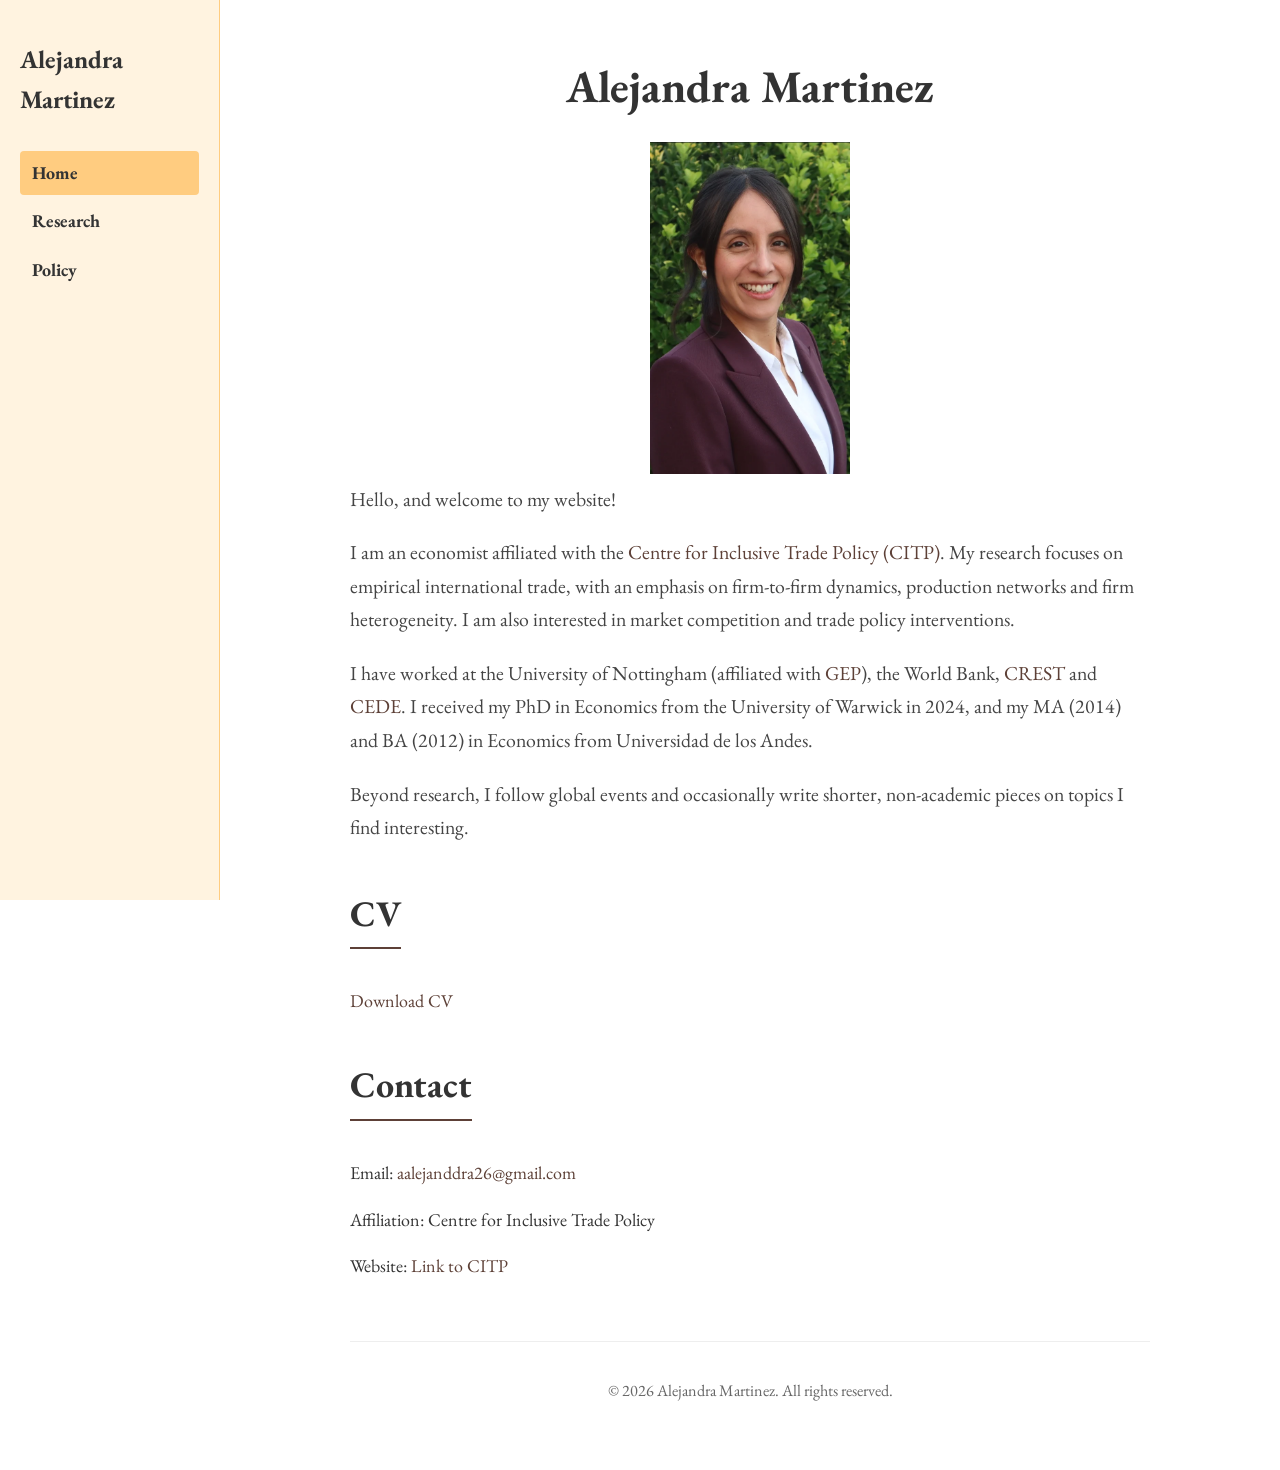
==== commit c9aacc81: "update format of entire website" ====
--- a/index.html
+++ b/index.html
@@ -4,298 +4,51 @@
     <meta charset="UTF-8">
     <meta name="viewport" content="width=device-width, initial-scale=1.0">
     <title>Alejandra Martinez - Personal Website</title>
-
     <link href="https://fonts.googleapis.com/css2?family=EB+Garamond:wght@400;700&display=swap" rel="stylesheet">
-
-    <style>
-        body {
-            font-family: 'EB Garamond', serif;
-            font-size: 18px;
-            line-height: 1.6;
-            color: #333;
-            margin: 0;
-            padding: 0;
-            background-color: #FFFFFF;
-        }
-
-        /* Header */
-        header {
-            background-color: #FFF3E0;
-            color: #333;
-            padding: 40px 20px;
-            text-align: center;
-        }
-
-        header img {
-            width: 200px;
-            height: auto;
-            margin-top: 10px;
-        }
-
-        header h1 {
-            font-size: 2.5em;
-            font-weight: 700;
-            margin: 10px 0;
-            color: #333;
-        }
-
-        .intro {
-            max-width: 720px;
-            margin: 30px auto 0;
-            text-align: left;
-        }
-
-        .intro p {
-            font-size: 1.1em;
-            color: #444;
-            line-height: 1.7;
-            margin: 0 0 1em;
-        }
-
-        .split-line {
-            display: block;
-            margin-bottom: 5px;
-        }
-
-        /* Navigation Bar */
-        nav {
-            background-color: #FFCC80;
-            padding: 10px;
-            text-align: center;
-        }
-
-        nav a {
-            color: #333;
-            margin: 0 15px;
-            text-decoration: none;
-            font-weight: bold;
-        }
-
-        nav a:hover {
-            color: #5D4037;
-        }
-
-        /* Sections: one shared centred column */
-        .section {
-            padding: 40px 20px;
-            max-width: 800px;
-            margin: 0 auto;
-        }
-
-        .section h2 {
-            color: #333;
-            font-size: 2em;
-            font-weight: 700;
-            border-bottom: 2px solid #5D4037;
-            padding-bottom: 5px;
-            display: inline-block;
-            margin: 0 0 20px 0;
-        }
-
-        .research-item h3 {
-            color: #333;
-            font-size: 1.5em;
-            font-weight: 700;
-            margin: 20px 0 10px 0;
-        }
-
-        /* Paper entries */
-        .paper { margin: 0 0 1em 0; line-height: 1.5; }
-        .paper-title { font-weight: bold; }
-        .paper-meta { color: gray; font-size: 0.95em; }
-
-
-     .paper {
-    font-family: system-ui, -apple-system, sans-serif;
-    line-height: 1.5;
-    margin-bottom: 1.25rem;
-    color: #333333;
-  }
-
-  /* Shared styling for all paper titles */
-  .paper-title {
-    font-weight: 600;
-    font-size: 1.05rem;
-  }
-
-  /* CLICKABLE paper titles (<a> tags) */
-  a.paper-title {
-    color: #0056b3; /* Distinct academic blue */
-    text-decoration: underline;
-    text-decoration-color: #99c2ff;
-    text-underline-offset: 3px;
-    transition: all 0.2s ease;
-  }
-
-  a.paper-title:hover {
-    color: #003d82;
-    background-color: #eef5ff; /* Subtle highlight on hover */
-    text-decoration-color: #003d82;
-  }
-
-  /* NON-CLICKABLE paper titles (<span> tags) */
-  span.paper-title {
-    color: #111111; /* Solid dark text, no underline */
-    text-decoration: none;
-  }
-
-  /* Co-author links */
-  .paper a:not(.paper-title) {
-    color: #444444;
-    text-decoration: underline;
-    text-decoration-style: dotted;
-    text-underline-offset: 2px;
-  }
-
-  .paper a:not(.paper-title):hover {
-    color: #0056b3;
-    text-decoration-style: solid;
-  }   
-
-/* Publication / Working Paper details */
-  .paper-meta {
-    font-size: 0.9rem;
-    color: #666666;
-    font-style: italic;
-  }
-
-        /* Footer */
-        footer {
-            background-color: #FFF3E0;
-            color: #333;
-            padding: 20px;
-            text-align: center;
-            font-size: 0.9em;
-        }
-
-        /* Links */
-        a {
-            color: #5D4037;
-            text-decoration: none;
-        }
-
-        a:hover {
-            color: #333;
-        }
-
-        ul {
-            list-style-type: disc;
-            padding-left: 20px;
-        }
-    </style>
+    <link rel="stylesheet" href="style.css">
 </head>
 <body>
 
-<!-- Header -->
-<header>
-    <h1>Alejandra Martinez</h1>
-    <img src="photo_amc (1).png" alt="Photo of Alejandra Martinez">
+<aside class="sidebar">
+    <a class="site-name" href="index.html">Alejandra Martinez</a>
+    <nav>
+        <a href="index.html" class="active">Home</a>
+        <a href="research.html">Research</a>
+        <a href="policy.html">Policy</a>
+    </nav>
+</aside>
+
+<main>
+<div class="content">
+    <div class="profile">
+        <h1>Alejandra Martinez</h1>
+        <img src="photo_amc (1).png" alt="Photo of Alejandra Martinez">
+    </div>
+
     <div class="intro">
             <p>Hello, and welcome to my website!</p>
             <p>I am an economist affiliated with the <a href="https://citp.ac.uk/">Centre for Inclusive Trade Policy (CITP)</a>. My research focuses on empirical international trade, with an emphasis on firm-to-firm dynamics, production networks and firm heterogeneity. I am also interested in market competition and trade policy interventions.</p>
             <p>I have worked at the University of Nottingham (affiliated with <a href="https://www.nottingham.ac.uk/gep/">GEP</a>), the World Bank, <a href="https://crest.science/">CREST</a> and <a href="https://economia.uniandes.edu.co/cede">CEDE</a>. I received my PhD in Economics from the University of Warwick in 2024, and my MA (2014) and BA (2012) in Economics from Universidad de los Andes.</p>
             <p>Beyond research, I follow global events and occasionally write shorter, non-academic pieces on topics I find interesting.</p>
-        </div>
-</header>
+    </div>
 
-<!-- Navigation Bar -->
-<nav>
-    <a href="#research">Research</a>
-    <a href="#cv">CV</a>
-    <a href="#contact">Contact</a>
-</nav>
+    <div id="cv" class="section">
+        <h2>CV</h2>
+        <p><a href="Academic_CV.pdf" download>Download CV</a></p>
+    </div>
 
-<!-- Research Section -->
-<div id="research" class="section">
-    <h2>Research</h2>
-    <div class="research-item">
-        <h3>Working Papers and Work in Progress</h3>
-
-        
-<p class="paper">
-  <a class="paper-title" href="https://citp.ac.uk/publications/prices-markups-and-exchange-rates">Prices, Markups and Exchange Rates</a> <br>
-  with <a href="https://profiles.warwick.ac.uk/ecsdaf-natalie-chen">Natalie Chen</a> and <a href="https://sites.google.com/site/lucianajuvenal/home">Luciana Juvenal</a> <br>
-  <span class="paper-meta">CITP Working Paper 046, 2026</span>
-</p>
-
-<p class="paper">
-  <a class="paper-title" href="https://www.nottingham.ac.uk/gep/news-events/news/papers/2026/2604.aspx">Trade Relationships During and After a Crisis</a> <br>
-  <span class="paper-meta">GEP Working Paper, 2026</span>
-</p>
-
-<p class="paper">
-  <a class="paper-title" href="https://arxiv.org/abs/2512.18893">Transitivity in International Trade: Evidence from Colombia–U.S. Firm Relationships</a> <br>
-  with <a href="https://warwick.ac.uk/fac/soc/economics/staff/cperroni/">Carlo Perroni</a> and <a href="https://profiles.warwick.ac.uk/ecsfak-dennis-novy">Dennis Novy</a> <br>
-  <span class="paper-meta">Working Paper, 2025</span>
-</p>
-
-<p class="paper">
-  <a class="paper-title" href="Reassesing_Firm-to-firm_Martinez.pdf">Insights from Firm-to-Firm Transaction Data: Reassessing Buyer-Seller Networks</a> <br>
-  <span class="paper-meta">Working Paper, 2024</span>
-</p>
-
-<p class="paper">
-  <span class="paper-title">Trade Disfacilitation after Trade Disintegration</span> <br>
-  with <a href="https://sites.google.com/view/alejandrograziano">Alejandro Graziano</a>
-</p>
-
-<p class="paper">
-  <span class="paper-title">Transitive Gravity</span> <br>
-  with <a href="https://warwick.ac.uk/fac/soc/economics/staff/cperroni/">Carlo Perroni</a> and <a href="https://profiles.warwick.ac.uk/ecsfak-dennis-novy">Dennis Novy</a>
-</p>
-   
-
-    <div class="research-item">
-        <h3>Non-academic Publications</h3>
-
-<p class="paper">
-  <a class="paper-title" href="https://citp.ac.uk/publications/running-up-that-hill-the-wtos-battle-with-modern-industrial-policy">Running up that hill: The WTO’s battle with modern industrial policy</a> <br>
-  with Thiemo Fetzer and Tao Zhangue <br>
-  <span class="paper-meta">CITP Briefing Paper 32, 2026</span>
-</p>
-
-<p class="paper">
-  <a class="paper-title" href="https://www.ipp.eu/en/publication/the-spread-of-shocks-through-international-value-chains-the-case-of-the-coronavirus/">Propagations of Shocks in Global Value Chains: The Coronavirus Case</a> <br>
-  with Elie Gershel and Isabelle Mejean <br>
-  <span class="paper-meta">Post-Print halshs-02515354, HAL, 2020</span>
-</p>
-
-<p class="paper">
-  <a class="paper-title" href="https://www.ipp.eu/en/publication/the-cost-of-brexit-related-uncertainty-fewer-customers-for-french-exporters/">The cost of Brexit uncertainty: Missing partners from French exporters</a> <br>
-  with Julien Martin and Isabelle Mejean <br>
-  <span class="paper-meta">Institut des Politiques Publiques halshs-02515757, HAL, 2019</span>
-</p>
-
-        <h3>Newspapers and Media</h3>
-
-        <p class="paper">
-            <a href="https://www.europeanfinancialreview.com/how-global-value-chains-became-victims-of-covid-19/">
-                Elie Gershel, Alejandra Martinez, and Isabelle Mejean, 2020. “How Global Value Chains Became Victims of Covid-19,” The European Financial Review.</a>
-        </p>
-
-</div>
-</div>
-    
-<!-- CV Section -->
-<div id="cv" class="section">
-    <h2>CV</h2>
-    <p><a href="Academic_CV.pdf" download>Download CV</a></p>
-</div>
-
-<!-- Contact Section -->
-<div id="contact" class="section">
-    <h2>Contact</h2>
+    <div id="contact" class="section">
+        <h2>Contact</h2>
     <p>Email: <a href="mailto:aalejanddra26@gmail.com">aalejanddra26@gmail.com</a></p>
     <p>Affiliation: Centre for Inclusive Trade Policy</p>
     <p>Website: <a href="https://citp.ac.uk/people/alejandra-martinez" target="_blank">Link to CITP</a></p>
+    </div>
+
+    <footer>
+        <p>&copy; 2026 Alejandra Martinez. All rights reserved.</p>
+    </footer>
 </div>
-
-<!-- Footer -->
-<footer>
-    <p>&copy; 2026 Alejandra Martinez. All rights reserved.</p>
-</footer>
+</main>
 
 </body>
 </html>
-
-
--- a/style.css
+++ b/style.css
@@ -0,0 +1,122 @@
+body {
+    font-family: 'EB Garamond', serif;
+    font-size: 18px;
+    line-height: 1.6;
+    color: #333;
+    margin: 0;
+    background-color: #FFFFFF;
+}
+
+/* Left sidebar menu */
+.sidebar {
+    position: fixed;
+    top: 0;
+    left: 0;
+    width: 220px;
+    height: 100vh;
+    background-color: #FFF3E0;
+    padding: 40px 20px;
+    box-sizing: border-box;
+    border-right: 1px solid #FFCC80;
+}
+
+.sidebar .site-name {
+    display: block;
+    font-size: 1.4em;
+    font-weight: 700;
+    color: #333;
+    margin-bottom: 30px;
+}
+
+.sidebar nav a {
+    display: block;
+    padding: 8px 12px;
+    margin-bottom: 4px;
+    color: #333;
+    font-weight: bold;
+    border-radius: 4px;
+}
+
+.sidebar nav a:hover { background-color: #FFE0B2; color: #5D4037; }
+.sidebar nav a.active { background-color: #FFCC80; }
+
+/* Main content */
+main {
+    margin-left: 220px;
+    padding: 50px 40px;
+}
+
+.content { max-width: 800px; margin: 0 auto; }
+
+h1 { font-size: 2.5em; font-weight: 700; margin: 0 0 20px; }
+
+.profile { text-align: center; }
+.profile img { width: 200px; height: auto; }
+
+.intro p { font-size: 1.1em; color: #444; line-height: 1.7; margin: 0 0 1em; }
+
+.section { margin-top: 40px; }
+
+.section h2 {
+    font-size: 2em;
+    font-weight: 700;
+    border-bottom: 2px solid #5D4037;
+    padding-bottom: 5px;
+    display: inline-block;
+    margin: 0 0 20px;
+}
+
+h3 { font-size: 1.5em; font-weight: 700; margin: 20px 0 10px; }
+
+/* Paper entries */
+.paper {
+    font-family: system-ui, -apple-system, sans-serif;
+    line-height: 1.5;
+    margin-bottom: 1.25rem;
+    color: #333;
+}
+.paper-title { font-weight: 600; font-size: 1.05rem; }
+a.paper-title {
+    color: #0056b3;
+    text-decoration: underline;
+    text-decoration-color: #99c2ff;
+    text-underline-offset: 3px;
+}
+a.paper-title:hover { color: #003d82; background-color: #eef5ff; text-decoration-color: #003d82; }
+span.paper-title { color: #111; }
+.paper a:not(.paper-title) {
+    color: #444;
+    text-decoration: underline;
+    text-decoration-style: dotted;
+    text-underline-offset: 2px;
+}
+.paper a:not(.paper-title):hover { color: #0056b3; text-decoration-style: solid; }
+.paper-meta { font-size: 0.9rem; color: #666; font-style: italic; }
+
+/* Links */
+a { color: #5D4037; text-decoration: none; }
+a:hover { color: #333; }
+
+footer {
+    margin-top: 60px;
+    padding-top: 20px;
+    border-top: 1px solid #eee;
+    text-align: center;
+    font-size: 0.9em;
+    color: #666;
+}
+
+/* Phones: menu moves to the top */
+@media (max-width: 700px) {
+    .sidebar {
+        position: static;
+        width: 100%;
+        height: auto;
+        padding: 16px;
+        border-right: none;
+        border-bottom: 1px solid #FFCC80;
+    }
+    .sidebar .site-name { margin-bottom: 10px; }
+    .sidebar nav a { display: inline-block; }
+    main { margin-left: 0; padding: 30px 16px; }
+}
